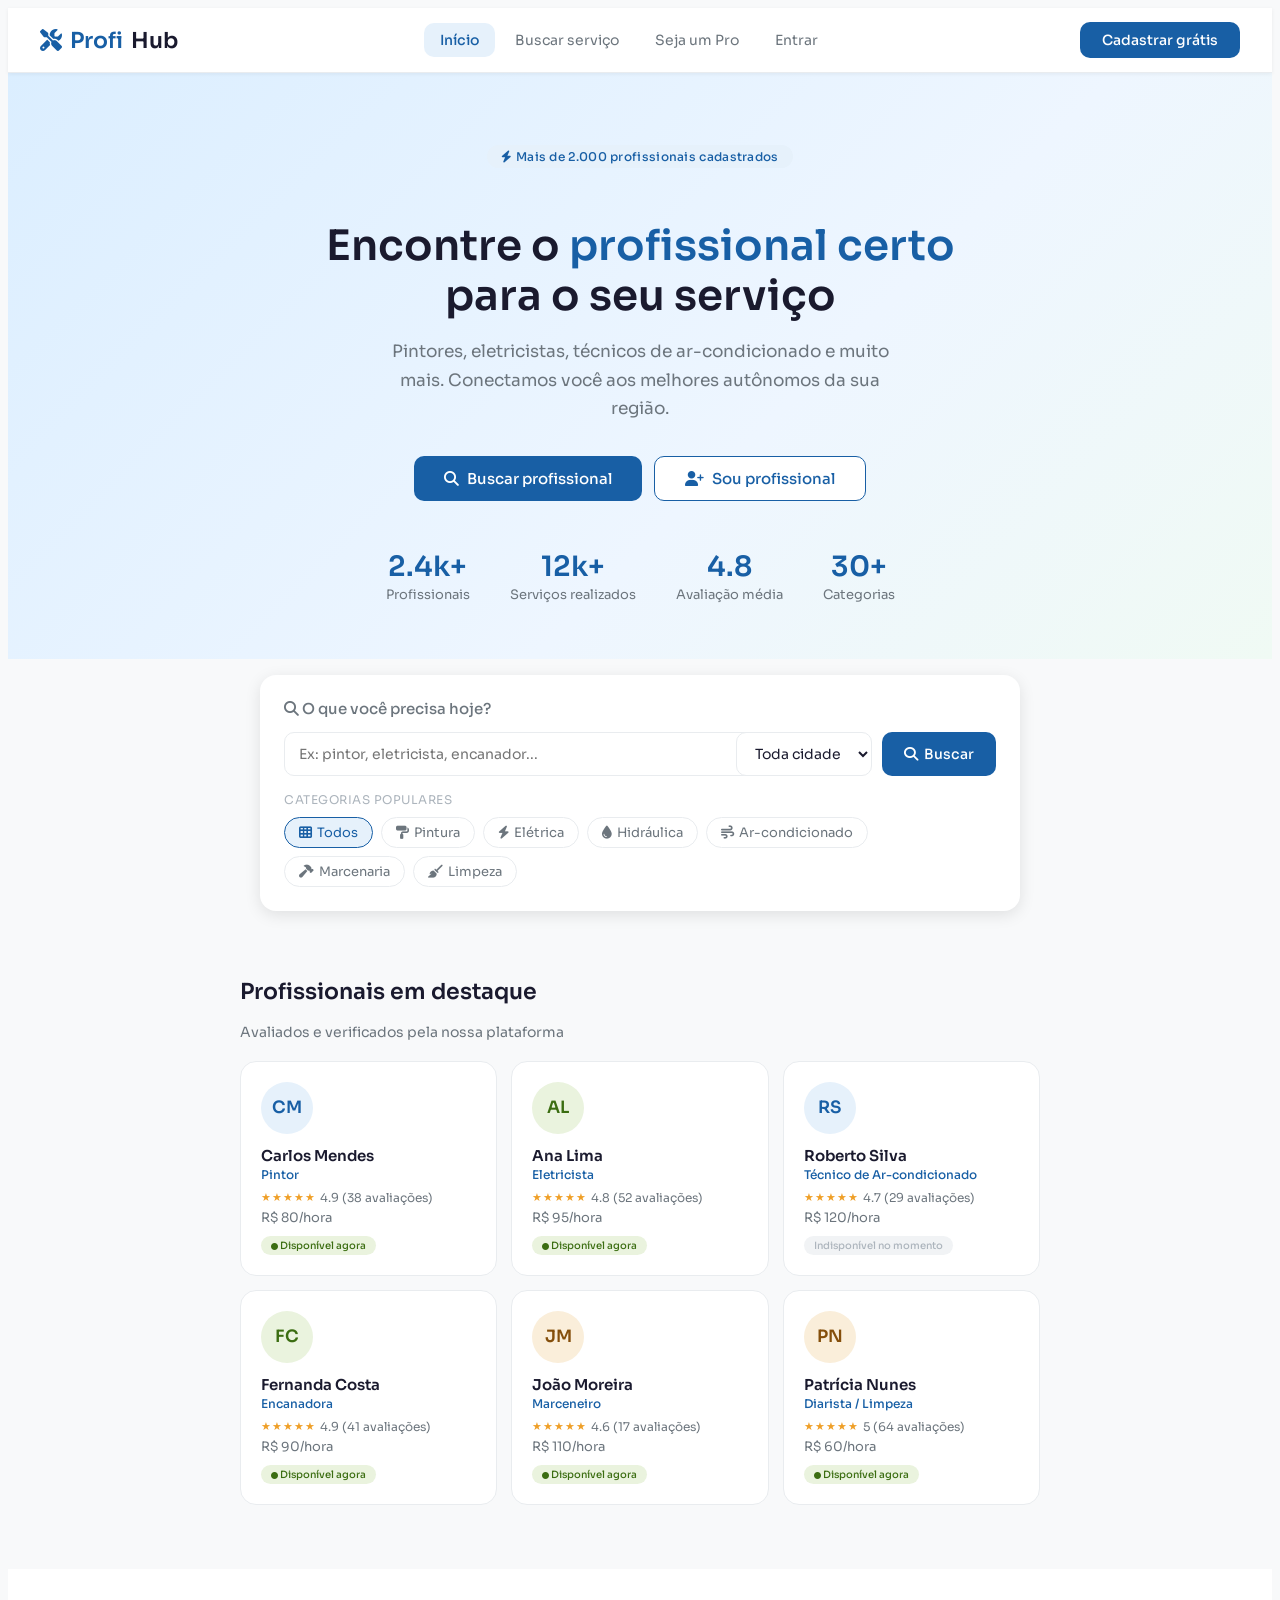
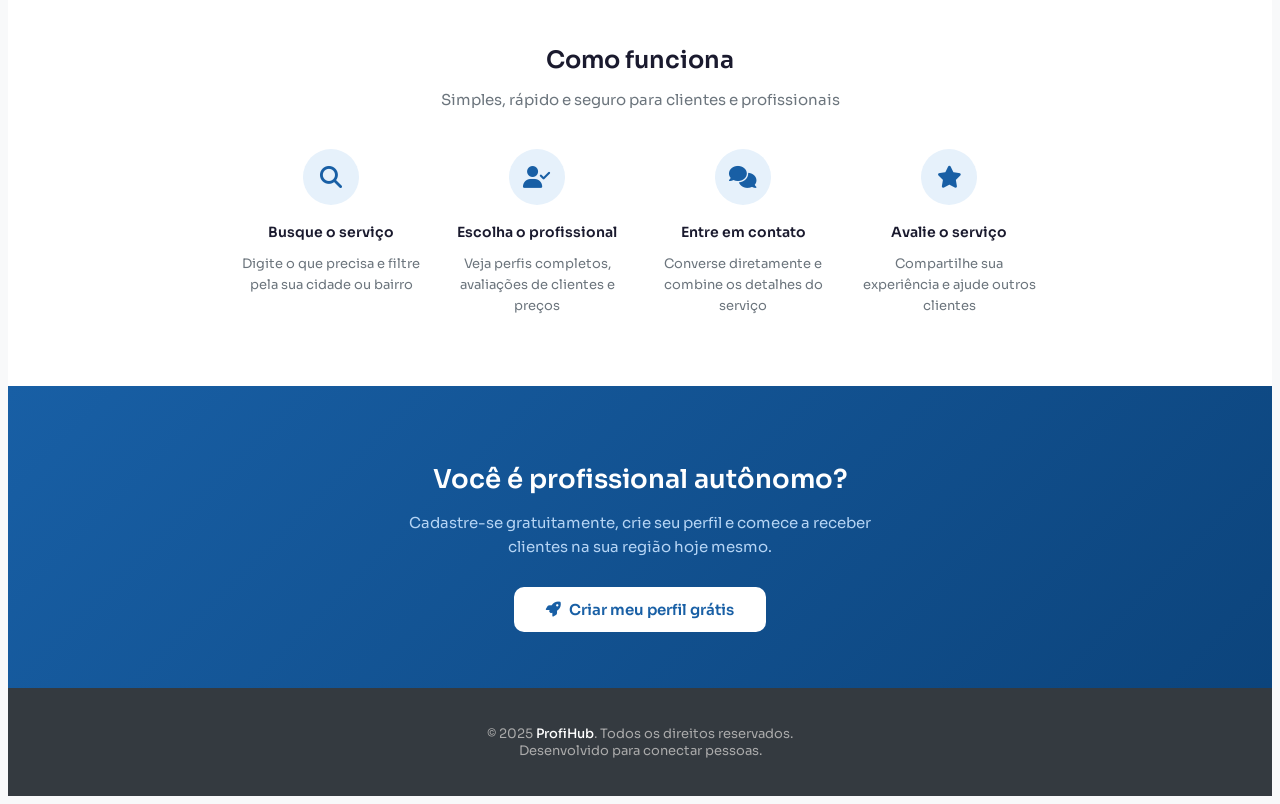
==== index.htm @ 8e5bff4d "Add initial JavaScript and CSS files with base styles and layout" ====
<!DOCTYPE html>
<html lang="pt-BR">

<head>
    <meta charset="UTF-8" />
    <meta name="viewport" content="width=device-width, initial-scale=1.0" />
    <title>ProfiHub — Encontre o profissional certo</title>
    <link rel="preconnect" href="https://fonts.googleapis.com" />
    <link href="https://fonts.googleapis.com/css2?family=Sora:wght@400;500;600&display=swap" rel="stylesheet" />
    <link rel="stylesheet" href="https://cdnjs.cloudflare.com/ajax/libs/font-awesome/6.5.0/css/all.min.css" />
    <link rel="stylesheet" href="style/style.css" />
</head>

<body>

    <!-- NAVBAR -->
    <nav class="navbar">
        <div class="logo" onclick="showPage('home', null)" style="cursor:pointer">
            <i class="fa-solid fa-screwdriver-wrench"></i>
            Profi<span>Hub</span>
        </div>
        <div class="nav-links" id="nav-links">
            <button class="nav-btn active" onclick="showPage('home', this)">Início</button>
            <button class="nav-btn" onclick="showPage('busca', this)">Buscar serviço</button>
            <button class="nav-btn" onclick="showPage('cadastro', this)">Seja um Pro</button>
            <button class="nav-btn" onclick="showPage('login', this)">Entrar</button>
        </div>
        <button class="nav-cta" onclick="showPage('cadastro', null)">Cadastrar grátis</button>
        <button class="nav-mobile-btn" onclick="toggleMenu()" aria-label="Menu">
            <i class="fa-solid fa-bars" id="menu-icon"></i>
        </button>
    </nav>

    <!-- TOAST -->
    <div class="toast" id="toast">
        <i class="fa-solid fa-circle-check"></i>
        <span id="toast-msg">Mensagem</span>
    </div>

    <!-- ============================
       HOME
  ============================ -->
    <div id="page-home" class="page active">
        <section class="hero">
            <div class="hero-badge"><i class="fa-solid fa-bolt"></i> Mais de 2.000 profissionais cadastrados</div>
            <h1>Encontre o <span>profissional certo</span><br>para o seu serviço</h1>
            <p>Pintores, eletricistas, técnicos de ar-condicionado e muito mais. Conectamos você aos melhores autônomos
                da sua região.</p>
            <div class="hero-btns">
                <button class="btn-primary" onclick="showPage('busca', null)">
                    <i class="fa-solid fa-magnifying-glass"></i> Buscar profissional
                </button>
                <button class="btn-outline" onclick="showPage('cadastro', null)">
                    <i class="fa-solid fa-user-plus"></i> Sou profissional
                </button>
            </div>
            <div class="hero-stats">
                <div class="stat-item">
                    <div class="stat-num">2.4k+</div>
                    <div class="stat-label">Profissionais</div>
                </div>
                <div class="stat-item">
                    <div class="stat-num">12k+</div>
                    <div class="stat-label">Serviços realizados</div>
                </div>
                <div class="stat-item">
                    <div class="stat-num">4.8</div>
                    <div class="stat-label">Avaliação média</div>
                </div>
                <div class="stat-item">
                    <div class="stat-num">30+</div>
                    <div class="stat-label">Categorias</div>
                </div>
            </div>
        </section>

        <section style="padding-top: 48px; padding-bottom: 0;">
            <div class="search-section">
                <div class="search-card">
                    <div class="search-card-title"><i class="fa-solid fa-magnifying-glass"></i> O que você precisa hoje?
                    </div>
                    <div class="search-row">
                        <input type="text" id="home-search" placeholder="Ex: pintor, eletricista, encanador..." />
                        <select id="home-city">
                            <option value="">Toda cidade</option>
                            <option>Brasília - DF</option>
                            <option>Taguatinga</option>
                            <option>Ceilândia</option>
                            <option>Gama</option>
                        </select>
                        <button class="btn-search" onclick="doHomeSearch()">
                            <i class="fa-solid fa-search"></i> Buscar
                        </button>
                    </div>
                    <div class="cats-row">
                        <div class="cats-label">Categorias populares</div>
                        <div class="chips" id="home-chips">
                            <div class="chip active" onclick="filterHomeChip(this,'todos')"><i
                                    class="fa-solid fa-th"></i> Todos</div>
                            <div class="chip" onclick="filterHomeChip(this,'pintura')"><i
                                    class="fa-solid fa-paint-roller"></i> Pintura</div>
                            <div class="chip" onclick="filterHomeChip(this,'eletrica')"><i class="fa-solid fa-bolt"></i>
                                Elétrica</div>
                            <div class="chip" onclick="filterHomeChip(this,'hidro')"><i class="fa-solid fa-droplet"></i>
                                Hidráulica</div>
                            <div class="chip" onclick="filterHomeChip(this,'ar')"><i class="fa-solid fa-wind"></i>
                                Ar-condicionado</div>
                            <div class="chip" onclick="filterHomeChip(this,'marcenaria')"><i
                                    class="fa-solid fa-hammer"></i> Marcenaria</div>
                            <div class="chip" onclick="filterHomeChip(this,'limpeza')"><i class="fa-solid fa-broom"></i>
                                Limpeza</div>
                        </div>
                    </div>
                </div>
            </div>
        </section>

        <section class="section">
            <div class="section-head">
                <h2>Profissionais em destaque</h2>
                <p>Avaliados e verificados pela nossa plataforma</p>
            </div>
            <div class="pros-grid" id="pros-grid"></div>
        </section>

        <section class="how-section">
            <div class="how-inner">
                <h2>Como funciona</h2>
                <p class="sub">Simples, rápido e seguro para clientes e profissionais</p>
                <div class="how-steps">
                    <div class="how-step">
                        <div class="step-icon-wrap"><i class="fa-solid fa-magnifying-glass"></i></div>
                        <h4>Busque o serviço</h4>
                        <p>Digite o que precisa e filtre pela sua cidade ou bairro</p>
                    </div>
                    <div class="how-step">
                        <div class="step-icon-wrap"><i class="fa-solid fa-user-check"></i></div>
                        <h4>Escolha o profissional</h4>
                        <p>Veja perfis completos, avaliações de clientes e preços</p>
                    </div>
                    <div class="how-step">
                        <div class="step-icon-wrap"><i class="fa-solid fa-comments"></i></div>
                        <h4>Entre em contato</h4>
                        <p>Converse diretamente e combine os detalhes do serviço</p>
                    </div>
                    <div class="how-step">
                        <div class="step-icon-wrap"><i class="fa-solid fa-star"></i></div>
                        <h4>Avalie o serviço</h4>
                        <p>Compartilhe sua experiência e ajude outros clientes</p>
                    </div>
                </div>
            </div>
        </section>

        <section class="cta-pro">
            <h2>Você é profissional autônomo?</h2>
            <p>Cadastre-se gratuitamente, crie seu perfil e comece a receber clientes na sua região hoje mesmo.</p>
            <button class="btn-white" onclick="showPage('cadastro', null)">
                <i class="fa-solid fa-rocket"></i> Criar meu perfil grátis
            </button>
        </section>

        <footer class="footer">
            <p>© 2025 <span>ProfiHub</span>. Todos os direitos reservados. <br/>Desenvolvido para conectar pessoas.
            </p>
        </footer>
    </div>

    <!-- ============================
       BUSCA
  ============================ -->
    <div id="page-busca" class="page">
        <div class="busca-page">
            <div class="busca-header">
                <h2>Buscar profissionais</h2>
                <p>Encontre o especialista certo para o seu serviço</p>
            </div>
            <div class="busca-controls">
                <input type="text" id="busca-input" placeholder="Buscar por serviço ou nome..."
                    oninput="filterResults()" />
                <select id="busca-city" onchange="filterResults()">
                    <option value="">Toda cidade</option>
                    <option>Brasília - DF</option>
                    <option>Taguatinga</option>
                    <option>Ceilândia</option>
                    <option>Gama</option>
                </select>
                <select id="busca-cat" onchange="filterResults()">
                    <option value="">Todas categorias</option>
                    <option>Pintura</option>
                    <option>Elétrica</option>
                    <option>Hidráulica</option>
                    <option>Ar-condicionado</option>
                    <option>Marcenaria</option>
                    <option>Limpeza</option>
                </select>
            </div>
            <div class="sort-bar">
                <span class="sort-label">Ordenar:</span>
                <div class="sort-chip active" onclick="setSort(this,'avaliacao')"><i class="fa-solid fa-star"></i>
                    Melhor avaliados</div>
                <div class="sort-chip" onclick="setSort(this,'preco')"><i class="fa-solid fa-arrow-trend-up"></i> Menor
                    preço</div>
                <div class="sort-chip" onclick="setSort(this,'disponivel')"><i class="fa-solid fa-clock"></i> Disponível
                    agora</div>
            </div>
            <div class="results-count" id="results-count">Carregando...</div>
            <div class="results-list" id="results-list"></div>
        </div>
    </div>

    <!-- ============================
       CADASTRO
  ============================ -->
    <div id="page-cadastro" class="page">

        <!-- ETAPA 1 -->
        <div id="cad-s1" class="cad-page">
            <div class="progress-bar">
                <div class="pb-step">
                    <div class="pb-circle curr">1</div>
                    <div class="pb-label curr">Dados</div>
                </div>
                <div class="pb-line"></div>
                <div class="pb-step">
                    <div class="pb-circle">2</div>
                    <div class="pb-label">Serviços</div>
                </div>
                <div class="pb-line"></div>
                <div class="pb-step">
                    <div class="pb-circle">3</div>
                    <div class="pb-label">Perfil</div>
                </div>
            </div>
            <div class="form-card">
                <div class="form-title">Crie sua conta de profissional</div>
                <div class="form-sub">Preencha seus dados para começar a receber clientes</div>
                <div class="form-row">
                    <div class="form-group">
                        <label class="form-label">Nome *</label>
                        <input type="text" class="form-input" placeholder="Seu nome" id="f-nome" />
                    </div>
                    <div class="form-group">
                        <label class="form-label">Sobrenome *</label>
                        <input type="text" class="form-input" placeholder="Sobrenome" id="f-sobrenome" />
                    </div>
                </div>
                <div class="form-group">
                    <label class="form-label">E-mail *</label>
                    <input type="email" class="form-input" placeholder="seu@email.com" id="f-email" />
                </div>
                <div class="form-row">
                    <div class="form-group">
                        <label class="form-label">WhatsApp *</label>
                        <input type="tel" class="form-input" placeholder="(61) 99999-9999" id="f-tel" />
                    </div>
                    <div class="form-group">
                        <label class="form-label">CPF *</label>
                        <input type="text" class="form-input" placeholder="000.000.000-00" id="f-cpf" />
                    </div>
                </div>
                <div class="form-row">
                    <div class="form-group">
                        <label class="form-label">Cidade *</label>
                        <select class="form-select" id="f-cidade">
                            <option value="">Selecione...</option>
                            <option>Brasília - DF</option>
                            <option>Taguatinga</option>
                            <option>Ceilândia</option>
                            <option>Gama</option>
                            <option>Samambaia</option>
                            <option>Outra</option>
                        </select>
                    </div>
                    <div class="form-group">
                        <label class="form-label">Senha *</label>
                        <input type="password" class="form-input" placeholder="Mínimo 8 caracteres" id="f-senha" />
                    </div>
                </div>
                <div class="form-actions">
                    <button class="btn-next" onclick="goStep(2)" style="flex:1;">
                        Continuar <i class="fa-solid fa-arrow-right"></i>
                    </button>
                </div>
            </div>
            <div class="form-link">Já tem conta? <a onclick="showPage('login',null)">Entrar</a></div>
        </div>

        <!-- ETAPA 2 -->
        <div id="cad-s2" class="cad-page" style="display:none">
            <div class="progress-bar">
                <div class="pb-step">
                    <div class="pb-circle done"><i class="fa-solid fa-check"></i></div>
                    <div class="pb-label">Dados</div>
                </div>
                <div class="pb-line done"></div>
                <div class="pb-step">
                    <div class="pb-circle curr">2</div>
                    <div class="pb-label curr">Serviços</div>
                </div>
                <div class="pb-line"></div>
                <div class="pb-step">
                    <div class="pb-circle">3</div>
                    <div class="pb-label">Perfil</div>
                </div>
            </div>
            <div class="form-card">
                <div class="form-title">Quais serviços você oferece?</div>
                <div class="form-sub">Selecione um ou mais serviços para o seu perfil</div>
                <div class="form-group">
                    <label class="form-label">Categoria principal *</label>
                    <select class="form-select" id="f-categoria" onchange="updateSkillTags()">
                        <option value="">Selecione a categoria...</option>
                        <option>Pintura</option>
                        <option>Elétrica</option>
                        <option>Hidráulica</option>
                        <option>Ar-condicionado</option>
                        <option>Marcenaria</option>
                        <option>Limpeza</option>
                        <option>Jardinagem</option>
                        <option>Reformas em geral</option>
                        <option>Informática</option>
                        <option>Outro</option>
                    </select>
                </div>
                <div class="form-group">
                    <label class="form-label">Especialidades</label>
                    <div class="skill-tags" id="skill-tags">
                        <div class="skill-tag" onclick="toggleSkill(this)">Pintura interna</div>
                        <div class="skill-tag" onclick="toggleSkill(this)">Pintura externa</div>
                        <div class="skill-tag" onclick="toggleSkill(this)">Textura</div>
                        <div class="skill-tag" onclick="toggleSkill(this)">Grafiato</div>
                        <div class="skill-tag" onclick="toggleSkill(this)">Marmorato</div>
                        <div class="skill-tag" onclick="toggleSkill(this)">Estêncil</div>
                        <div class="skill-tag" onclick="toggleSkill(this)">Reparo de paredes</div>
                        <div class="skill-tag" onclick="toggleSkill(this)">Fachada</div>
                    </div>
                </div>
                <div class="form-row">
                    <div class="form-group">
                        <label class="form-label">Valor por hora (R$)</label>
                        <input type="number" class="form-input" placeholder="Ex: 80" id="f-preco" min="1" />
                    </div>
                    <div class="form-group">
                        <label class="form-label">Anos de experiência</label>
                        <input type="number" class="form-input" placeholder="Ex: 5" id="f-anos" min="0" />
                    </div>
                </div>
                <div class="form-group">
                    <label class="form-label">Raio de atendimento</label>
                    <select class="form-select">
                        <option>Até 10 km</option>
                        <option>Até 20 km</option>
                        <option selected>Até 30 km</option>
                        <option>Toda a cidade</option>
                    </select>
                </div>
                <div class="form-actions">
                    <button class="btn-back" onclick="goStep(1)"><i class="fa-solid fa-arrow-left"></i> Voltar</button>
                    <button class="btn-next" onclick="goStep(3)">Continuar <i
                            class="fa-solid fa-arrow-right"></i></button>
                </div>
            </div>
        </div>

        <!-- ETAPA 3 -->
        <div id="cad-s3" class="cad-page" style="display:none">
            <div class="progress-bar">
                <div class="pb-step">
                    <div class="pb-circle done"><i class="fa-solid fa-check"></i></div>
                    <div class="pb-label">Dados</div>
                </div>
                <div class="pb-line done"></div>
                <div class="pb-step">
                    <div class="pb-circle done"><i class="fa-solid fa-check"></i></div>
                    <div class="pb-label">Serviços</div>
                </div>
                <div class="pb-line done"></div>
                <div class="pb-step">
                    <div class="pb-circle curr">3</div>
                    <div class="pb-label curr">Perfil</div>
                </div>
            </div>
            <div class="form-card">
                <div class="form-title">Finalize seu perfil</div>
                <div class="form-sub">Quanto mais completo, mais clientes você atrai</div>
                <div class="form-group">
                    <label class="form-label">Sobre você</label>
                    <textarea class="form-textarea"
                        placeholder="Ex: Sou pintor com 8 anos de experiência, atendo residências e comércios em Brasília..."></textarea>
                </div>
                <div class="form-group">
                    <label class="form-label">Foto de perfil (URL)</label>
                    <input type="url" class="form-input" placeholder="https://... (opcional)" />
                </div>
                <div class="form-group">
                    <label class="form-label">Disponibilidade</label>
                    <div class="skill-tags">
                        <div class="skill-tag sel" onclick="toggleSkill(this)">Seg — Sex</div>
                        <div class="skill-tag" onclick="toggleSkill(this)">Sábados</div>
                        <div class="skill-tag" onclick="toggleSkill(this)">Domingos</div>
                        <div class="skill-tag sel" onclick="toggleSkill(this)">Manhã</div>
                        <div class="skill-tag sel" onclick="toggleSkill(this)">Tarde</div>
                        <div class="skill-tag" onclick="toggleSkill(this)">Noite</div>
                    </div>
                </div>
                <div class="form-row">
                    <div class="form-group">
                        <label class="form-label">Instagram (opcional)</label>
                        <input type="text" class="form-input" placeholder="@seu_usuario" />
                    </div>
                    <div class="form-group">
                        <label class="form-label">Site / portfólio (opcional)</label>
                        <input type="url" class="form-input" placeholder="https://..." />
                    </div>
                </div>
                <div class="form-actions">
                    <button class="btn-back" onclick="goStep(2)"><i class="fa-solid fa-arrow-left"></i> Voltar</button>
                    <button class="btn-next" onclick="goStep(4)"><i class="fa-solid fa-check"></i> Criar perfil</button>
                </div>
            </div>
        </div>

        <!-- SUCESSO -->
        <div id="cad-s4" class="success-page" style="display:none">
            <div class="success-icon"><i class="fa-solid fa-check"></i></div>
            <h3>Perfil criado com sucesso!</h3>
            <p>Seu perfil já está visível para os clientes. Você receberá notificações quando alguém entrar em contato.
            </p>
            <button class="btn-primary" onclick="showPage('home',null)">
                <i class="fa-solid fa-house"></i> Ir para o início
            </button>
        </div>
    </div>

    <!-- ============================
       LOGIN
  ============================ -->
    <div id="page-login" class="page">
        <div class="login-page">
            <div class="login-card">
                <div class="login-logo">
                    <div class="logo">
                        <i class="fa-solid fa-screwdriver-wrench"></i>
                        Profi<span>Hub</span>
                    </div>
                    <p style="font-size:14px;color:var(--gray-600);margin-top:6px;">Bem-vindo de volta!</p>
                </div>
                <div class="login-tabs">
                    <button class="login-tab active" onclick="switchTab(this)">Sou cliente</button>
                    <button class="login-tab" onclick="switchTab(this)">Sou profissional</button>
                </div>
                <div class="form-group">
                    <label class="form-label">E-mail</label>
                    <input type="email" class="form-input" placeholder="seu@email.com" />
                </div>
                <div class="form-group">
                    <label class="form-label">Senha</label>
                    <input type="password" class="form-input" placeholder="Sua senha" />
                </div>
                <div class="forgot-link"><a>Esqueci minha senha</a></div>
                <button class="btn-next" style="width:100%;padding:13px;font-size:15px;" onclick="doLogin()">
                    <i class="fa-solid fa-right-to-bracket"></i> Entrar
                </button>
                <div class="divider"><span>ou continue com</span></div>
                <button class="btn-social" onclick="showToast('Em breve: login com Google!','')">
                    <img src="https://www.gstatic.com/firebasejs/ui/2.0.0/images/auth/google.svg" width="18" height="18"
                        alt="Google" />
                    Entrar com Google
                </button>
                <div class="form-link" style="margin-top:22px;">
                    Não tem conta? <a onclick="showPage('cadastro',null)">Cadastre-se grátis</a>
                </div>
            </div>
        </div>
    </div>

    <!-- ============================
       JAVASCRIPT
  ============================ -->
    <script>
        // ---------- DATA ----------
        const professionals = [
            { name: 'Carlos Mendes', role: 'Pintor', cat: 'pintura', city: 'Brasília - DF', rating: 4.9, reviews: 38, price: 80, desc: 'Especialista em pintura interna, textura e grafiato. Atende residências e comércios.', avail: true, initials: 'CM', bg: '#E6F1FB', color: '#185FA5' },
            { name: 'Ana Lima', role: 'Eletricista', cat: 'eletrica', city: 'Taguatinga', rating: 4.8, reviews: 52, price: 95, desc: 'Instalações elétricas residenciais, quadros de distribuição e SPDA.', avail: true, initials: 'AL', bg: '#EAF3DE', color: '#3B6D11' },
            { name: 'Roberto Silva', role: 'Técnico de Ar-condicionado', cat: 'ar', city: 'Brasília - DF', rating: 4.7, reviews: 29, price: 120, desc: 'Instalação, limpeza e manutenção de splits e janela. Todas as marcas.', avail: false, initials: 'RS', bg: '#E6F1FB', color: '#185FA5' },
            { name: 'Fernanda Costa', role: 'Encanadora', cat: 'hidro', city: 'Ceilândia', rating: 4.9, reviews: 41, price: 90, desc: 'Conserto de vazamentos, instalação de louças sanitárias e caixas d\'água.', avail: true, initials: 'FC', bg: '#EAF3DE', color: '#3B6D11' },
            { name: 'João Moreira', role: 'Marceneiro', cat: 'marcenaria', city: 'Brasília - DF', rating: 4.6, reviews: 17, price: 110, desc: 'Móveis planejados, reformas e reparos em madeira e MDF sob medida.', avail: true, initials: 'JM', bg: '#FAEEDA', color: '#854F0B' },
            { name: 'Patrícia Nunes', role: 'Diarista / Limpeza', cat: 'limpeza', city: 'Taguatinga', rating: 5.0, reviews: 64, price: 60, desc: 'Limpeza residencial, pós-obra e faxina periódica. Produtos incluídos.', avail: true, initials: 'PN', bg: '#FAEEDA', color: '#854F0B' },
        ];

        const skillsByCategory = {
            'Pintura': ['Pintura interna', 'Pintura externa', 'Textura', 'Grafiato', 'Marmorato', 'Estêncil', 'Reparo de paredes', 'Fachada'],
            'Elétrica': ['Instalação elétrica', 'Quadro de distribuição', 'Tomadas e interruptores', 'SPDA', 'Iluminação', 'Ar-condicionado split', 'Alarmes'],
            'Hidráulica': ['Conserto de vazamentos', 'Instalação de louças', 'Caixa d\'água', 'Aquecedor solar', 'Esgoto', 'Fossas'],
            'Ar-condicionado': ['Instalação de split', 'Limpeza de ar-condicionado', 'Manutenção preventiva', 'Carga de gás', 'Janela', 'Central'],
            'Marcenaria': ['Móveis planejados', 'Reformas em madeira', 'Deck', 'Portas e janelas', 'Pergolado', 'Reparo de móveis'],
            'Limpeza': ['Limpeza residencial', 'Limpeza comercial', 'Pós-obra', 'Faxina periódica', 'Higienização de sofá', 'Lavagem de tapetes'],
            'Jardinagem': ['Corte de grama', 'Poda de árvores', 'Paisagismo', 'Irrigação', 'Adubação', 'Jardinagem geral'],
            'Reformas em geral': ['Demolição', 'Alvenaria', 'Assentamento de cerâmica', 'Drywall', 'Forro de gesso', 'Reforma completa'],
            'Informática': ['Formatação', 'Manutenção de computadores', 'Redes Wi-Fi', 'Cabeamento', 'Impressoras', 'Suporte remoto'],
        };

        // ---------- RENDER HOME GRID ----------
        function renderHomeGrid(filter) {
            const grid = document.getElementById('pros-grid');
            if (!grid) return;
            const arr = filter ? professionals.filter(p => p.cat === filter) : professionals;
            if (arr.length === 0) {
                grid.innerHTML = '<div style="grid-column:1/-1;text-align:center;padding:32px;color:var(--gray-400)">Nenhum profissional encontrado nesta categoria.</div>';
                return;
            }
            grid.innerHTML = arr.map(p => `
        <div class="pro-card">
          <div class="pro-avatar" style="background:${p.bg};color:${p.color}">${p.initials}</div>
          <div class="pro-name">${p.name}</div>
          <div class="pro-role">${p.role}</div>
          <div class="pro-rating">
            <span class="stars">★★★★★</span>
            ${p.rating} (${p.reviews} avaliações)
          </div>
          <div class="pro-price">R$ ${p.price}/hora</div>
          ${p.avail
                    ? '<div class="badge-avail"><i class="fa-solid fa-circle" style="font-size:7px"></i> Disponível agora</div>'
                    : '<div class="badge-busy">Indisponível no momento</div>'}
        </div>
      `).join('');
        }

        // ---------- RENDER RESULTS ----------
        function renderResults(arr) {
            const list = document.getElementById('results-list');
            const count = document.getElementById('results-count');
            if (!list) return;
            if (count) count.textContent = `${arr.length} profissional${arr.length !== 1 ? 'is' : ''} encontrado${arr.length !== 1 ? 's' : ''}`;
            if (arr.length === 0) {
                list.innerHTML = `<div class="no-results"><i class="fa-solid fa-user-slash"></i><p>Nenhum profissional encontrado. Tente outros filtros.</p></div>`;
                return;
            }
            list.innerHTML = arr.map(p => `
        <div class="result-card">
          <div class="result-avatar" style="background:${p.bg};color:${p.color}">${p.initials}</div>
          <div class="result-info">
            <div class="result-name">${p.name}</div>
            <div class="result-role">${p.role}</div>
            <div class="result-desc">${p.desc}</div>
            <div class="result-meta">
              <span class="meta-item"><i class="fa-solid fa-star" style="color:#EF9F27"></i> ${p.rating} (${p.reviews} avaliações)</span>
              <span class="meta-item"><i class="fa-solid fa-location-dot"></i> ${p.city}</span>
              ${p.avail ? '<span class="meta-item avail"><i class="fa-solid fa-circle-check"></i> Disponível agora</span>' : ''}
            </div>
          </div>
          <div class="result-right">
            <div>
              <div class="price-tag">R$ ${p.price}</div>
              <span class="price-unit">por hora</span>
            </div>
            <button class="btn-contact" onclick="contactPro('${p.name}')">
              <i class="fa-solid fa-message"></i> Contatar
            </button>
          </div>
        </div>
      `).join('');
        }

        function filterResults() {
            const q = (document.getElementById('busca-input')?.value || '').toLowerCase();
            const city = (document.getElementById('busca-city')?.value || '').toLowerCase();
            const cat = (document.getElementById('busca-cat')?.value || '').toLowerCase();
            let arr = professionals.filter(p => {
                const matchQ = !q || p.name.toLowerCase().includes(q) || p.role.toLowerCase().includes(q) || p.desc.toLowerCase().includes(q);
                const matchCity = !city || p.city.toLowerCase().includes(city);
                const matchCat = !cat || p.role.toLowerCase().includes(cat.slice(0, 6));
                return matchQ && matchCity && matchCat;
            });
            const sortEl = document.querySelector('.sort-chip.active');
            const sortType = sortEl ? sortEl.dataset.sort : 'avaliacao';
            arr = sortArr(arr, sortType);
            renderResults(arr);
        }

        function sortArr(arr, type) {
            const a = [...arr];
            if (type === 'preco') return a.sort((x, y) => x.price - y.price);
            if (type === 'avaliacao') return a.sort((x, y) => y.rating - x.rating);
            if (type === 'disponivel') return a.sort((x, y) => (y.avail ? 1 : 0) - (x.avail ? 1 : 0));
            return a;
        }

        function setSort(el, type) {
            document.querySelectorAll('.sort-chip').forEach(c => c.classList.remove('active'));
            el.classList.add('active');
            el.dataset.sort = type;
            filterResults();
        }

        // ---------- HOME CHIPS ----------
        function filterHomeChip(el, cat) {
            document.querySelectorAll('#home-chips .chip').forEach(c => c.classList.remove('active'));
            el.classList.add('active');
            renderHomeGrid(cat === 'todos' ? null : cat);
        }

        function doHomeSearch() {
            const q = document.getElementById('home-search').value;
            showPage('busca', null);
            setTimeout(() => {
                const input = document.getElementById('busca-input');
                if (input) { input.value = q; filterResults(); }
            }, 80);
        }

        // ---------- PAGES ----------
        function showPage(id, btn) {
            document.querySelectorAll('.page').forEach(p => p.classList.remove('active'));
            document.getElementById('page-' + id).classList.add('active');
            document.querySelectorAll('.nav-btn').forEach(b => b.classList.remove('active'));
            if (btn) btn.classList.add('active');
            if (id === 'busca') { setTimeout(filterResults, 50); }
            window.scrollTo({ top: 0, behavior: 'smooth' });
            closeMenu();
        }

        // ---------- CADASTRO STEPS ----------
        function goStep(n) {
            [1, 2, 3, 4].forEach(i => {
                const el = document.getElementById('cad-s' + i);
                if (el) el.style.display = i === n ? 'block' : 'none';
            });
            window.scrollTo({ top: 0, behavior: 'smooth' });
            if (n === 4) showToast('Perfil criado com sucesso!', 'success');
        }

        // ---------- SKILL TAGS ----------
        function toggleSkill(el) { el.classList.toggle('sel'); }

        function updateSkillTags() {
            const cat = document.getElementById('f-categoria').value;
            const tags = skillsByCategory[cat] || [];
            document.getElementById('skill-tags').innerHTML = tags.map(t =>
                `<div class="skill-tag" onclick="toggleSkill(this)">${t}</div>`
            ).join('');
        }

        // ---------- LOGIN ----------
        function switchTab(el) {
            document.querySelectorAll('.login-tab').forEach(t => t.classList.remove('active'));
            el.classList.add('active');
        }

        function doLogin() {
            showToast('Login realizado com sucesso!', 'success');
            setTimeout(() => showPage('home', null), 1200);
        }

        function contactPro(name) {
            showToast(`Mensagem enviada para ${name}!`, 'success');
        }

        // ---------- TOAST ----------
        function showToast(msg, type) {
            const t = document.getElementById('toast');
            const m = document.getElementById('toast-msg');
            t.className = 'toast' + (type ? ' ' + type : '');
            m.textContent = msg;
            t.classList.add('show');
            setTimeout(() => t.classList.remove('show'), 3200);
        }

        // ---------- MOBILE MENU ----------
        function toggleMenu() {
            const links = document.getElementById('nav-links');
            const icon = document.getElementById('menu-icon');
            links.classList.toggle('open');
            icon.className = links.classList.contains('open') ? 'fa-solid fa-x' : 'fa-solid fa-bars';
        }
        function closeMenu() {
            const links = document.getElementById('nav-links');
            const icon = document.getElementById('menu-icon');
            links.classList.remove('open');
            icon.className = 'fa-solid fa-bars';
        }

        // ---------- INIT ----------
        renderHomeGrid();
    </script>
</body>

</html>
---- style/style.css ----
*::before,
*::after {
    margin: 0;
    padding: 0;
    box-sizing: border-box;
}

:root {
    --blue: #185FA5;
    --blue-light: #E6F1FB;
    --blue-dark: #0C447C;
    --green: #3B6D11;
    --green-light: #EAF3DE;
    --amber: #854F0B;
    --amber-light: #FAEEDA;
    --gray-50: #F8F9FA;
    --gray-100: #F1F3F5;
    --gray-200: #E9ECEF;
    --gray-400: #ADB5BD;
    --gray-600: #6C757D;
    --gray-800: #343A40;
    --white: #FFFFFF;
    --text: #1A1A2E;
    --radius-sm: 6px;
    --radius-md: 10px;
    --radius-lg: 16px;
    --shadow-sm: 0 1px 4px rgba(0, 0, 0, 0.06);
    --shadow-md: 0 4px 16px rgba(0, 0, 0, 0.10);
    --transition: 0.18s ease;
}

html {
    scroll-behavior: smooth;
}

body {
    font-family: 'Sora', sans-serif;
    color: var(--text);
    background: var(--gray-50);
    min-height: 100vh;
}

a {
    text-decoration: none;
    color: inherit;
}

button {
    font-family: 'Sora', sans-serif;
    cursor: pointer;
}

input,
select,
textarea {
    font-family: 'Sora', sans-serif;
}

/* ==============================
       NAVBAR
    ============================== */
.navbar {
    background: var(--white);
    border-bottom: 1px solid var(--gray-200);
    padding: 0 32px;
    height: 64px;
    display: flex;
    align-items: center;
    justify-content: space-between;
    position: sticky;
    top: 0;
    z-index: 999;
    box-shadow: var(--shadow-sm);
}

.logo {
    font-size: 22px;
    font-weight: 600;
    color: var(--blue);
    display: flex;
    align-items: center;
    gap: 8px;
}

.logo span {
    color: var(--text);
}

.nav-links {
    display: flex;
    align-items: center;
    gap: 4px;
}

.nav-btn {
    background: none;
    border: none;
    padding: 8px 16px;
    border-radius: var(--radius-md);
    font-size: 14px;
    color: var(--gray-600);
    transition: var(--transition);
}

.nav-btn:hover {
    background: var(--gray-100);
    color: var(--text);
}

.nav-btn.active {
    background: var(--blue-light);
    color: var(--blue);
    font-weight: 500;
}

.nav-cta {
    background: var(--blue);
    color: var(--white);
    border: none;
    padding: 9px 22px;
    border-radius: var(--radius-md);
    font-size: 14px;
    font-weight: 500;
    transition: var(--transition);
}

.nav-cta:hover {
    background: var(--blue-dark);
}

.nav-mobile-btn {
    display: none;
    background: none;
    border: none;
    font-size: 22px;
    color: var(--text);
}

/* ==============================
       PAGES
    ============================== */
.page {
    display: none;
    animation: fadeIn 0.25s ease;
}

.page.active {
    display: block;
}

@keyframes fadeIn {
    from {
        opacity: 0;
        transform: translateY(8px);
    }

    to {
        opacity: 1;
        transform: translateY(0);
    }
}

/* ==============================
       HOME — HERO
    ============================== */
.hero {
    background: linear-gradient(135deg, #dbeeff 0%, #eef6ff 60%, #f0faf4 100%);
    padding: 72px 32px 56px;
    text-align: center;
}

.hero-badge {
    display: inline-block;
    background: var(--blue-light);
    color: var(--blue);
    font-size: 12px;
    font-weight: 500;
    padding: 4px 14px;
    border-radius: 20px;
    margin-bottom: 18px;
    letter-spacing: 0.3px;
}

.hero h1 {
    font-size: 42px;
    font-weight: 600;
    line-height: 1.2;
    margin-bottom: 16px;
}

.hero h1 span {
    color: var(--blue);
}

.hero p {
    font-size: 17px;
    color: var(--gray-600);
    max-width: 520px;
    margin: 0 auto 32px;
    line-height: 1.7;
}

.hero-btns {
    display: flex;
    gap: 12px;
    justify-content: center;
    flex-wrap: wrap;
}

.btn-primary {
    background: var(--blue);
    color: var(--white);
    border: none;
    padding: 13px 30px;
    border-radius: var(--radius-md);
    font-size: 15px;
    font-weight: 500;
    display: inline-flex;
    align-items: center;
    gap: 8px;
    transition: var(--transition);
}

.btn-primary:hover {
    background: var(--blue-dark);
    transform: translateY(-1px);
}

.btn-outline {
    background: var(--white);
    color: var(--blue);
    border: 1.5px solid var(--blue);
    padding: 12px 30px;
    border-radius: var(--radius-md);
    font-size: 15px;
    font-weight: 500;
    display: inline-flex;
    align-items: center;
    gap: 8px;
    transition: var(--transition);
}

.btn-outline:hover {
    background: var(--blue-light);
    transform: translateY(-1px);
}

/* STATS */
.hero-stats {
    display: flex;
    justify-content: center;
    gap: 40px;
    margin-top: 48px;
    flex-wrap: wrap;
}

.stat-item {
    text-align: center;
}

.stat-num {
    font-size: 28px;
    font-weight: 600;
    color: var(--blue);
}

.stat-label {
    font-size: 13px;
    color: var(--gray-600);
    margin-top: 2px;
}

/* ==============================
       HOME — SEARCH
    ============================== */
.search-section {
    max-width: 760px;
    margin: -32px auto 0;
    padding: 0 24px;
    position: relative;
    z-index: 2;
}

.search-card {
    background: var(--white);
    border-radius: var(--radius-lg);
    box-shadow: var(--shadow-md);
    padding: 24px;
}

.search-card-title {
    font-size: 15px;
    font-weight: 500;
    margin-bottom: 14px;
    color: var(--gray-600);
}

.search-row {
    display: grid;
    grid-template-columns: 1fr auto auto;
    gap: 10px;
}

.search-row input,
.search-row select {
    padding: 11px 14px;
    border: 1.5px solid var(--gray-200);
    border-radius: var(--radius-md);
    font-size: 14px;
    color: var(--text);
    background: var(--white);
    transition: var(--transition);
}

.search-row input:focus,
.search-row select:focus {
    outline: none;
    border-color: var(--blue);
}

.search-row input {
    width: 100%;
}

.search-row .btn-search {
    background: var(--blue);
    color: var(--white);
    border: none;
    padding: 11px 22px;
    border-radius: var(--radius-md);
    font-size: 14px;
    font-weight: 500;
    display: flex;
    align-items: center;
    gap: 6px;
    white-space: nowrap;
    transition: var(--transition);
}

.search-row .btn-search:hover {
    background: var(--blue-dark);
}

.cats-row {
    margin-top: 16px;
}

.cats-label {
    font-size: 12px;
    color: var(--gray-400);
    margin-bottom: 10px;
    text-transform: uppercase;
    letter-spacing: 0.5px;
}

.chips {
    display: flex;
    flex-wrap: wrap;
    gap: 8px;
}

.chip {
    padding: 6px 14px;
    border: 1.5px solid var(--gray-200);
    border-radius: 20px;
    font-size: 13px;
    cursor: pointer;
    background: var(--white);
    color: var(--gray-600);
    display: flex;
    align-items: center;
    gap: 5px;
    transition: var(--transition);
}

.chip:hover,
.chip.active {
    background: var(--blue-light);
    border-color: var(--blue);
    color: var(--blue);
}

/* ==============================
       HOME — PROFISSIONAIS
    ============================== */
.section {
    max-width: 800px;
    margin: 0 auto;
    padding: 48px 24px 16px;
}

.section-head {
    margin-bottom: 6px;
}

.section-head h2 {
    font-size: 22px;
    font-weight: 600;
}

.section-head p {
    font-size: 14px;
    color: var(--gray-600);
    margin-top: 4px;
}

.pros-grid {
    display: grid;
    grid-template-columns: repeat(auto-fill, minmax(200px, 1fr));
    gap: 14px;
    margin-top: 20px;
}

.pro-card {
    background: var(--white);
    border: 1.5px solid var(--gray-200);
    border-radius: var(--radius-lg);
    padding: 20px;
    cursor: pointer;
    transition: var(--transition);
}

.pro-card:hover {
    border-color: var(--blue);
    box-shadow: var(--shadow-md);
    transform: translateY(-2px);
}

.pro-avatar {
    width: 52px;
    height: 52px;
    border-radius: 50%;
    display: flex;
    align-items: center;
    justify-content: center;
    font-size: 17px;
    font-weight: 600;
    margin-bottom: 12px;
}

.pro-name {
    font-size: 15px;
    font-weight: 600;
    margin-bottom: 2px;
}

.pro-role {
    font-size: 12px;
    color: var(--blue);
    font-weight: 500;
    margin-bottom: 8px;
}

.pro-rating {
    display: flex;
    align-items: center;
    gap: 4px;
    font-size: 12px;
    color: var(--gray-600);
}

.stars {
    color: #EF9F27;
    letter-spacing: 1px;
    font-size: 11px;
}

.pro-price {
    font-size: 13px;
    color: var(--gray-600);
    margin-top: 4px;
}

.badge-avail {
    display: inline-block;
    background: var(--green-light);
    color: var(--green);
    font-size: 10px;
    font-weight: 500;
    padding: 3px 10px;
    border-radius: 10px;
    margin-top: 10px;
}

.badge-busy {
    display: inline-block;
    background: var(--gray-100);
    color: var(--gray-400);
    font-size: 10px;
    font-weight: 500;
    padding: 3px 10px;
    border-radius: 10px;
    margin-top: 10px;
}

/* ==============================
       HOME — COMO FUNCIONA
    ============================== */
.how-section {
    background: var(--white);
    padding: 56px 24px;
    margin-top: 48px;
}

.how-inner {
    max-width: 800px;
    margin: 0 auto;
}

.how-inner h2 {
    text-align: center;
    font-size: 24px;
    font-weight: 600;
    margin-bottom: 6px;
}

.how-inner .sub {
    text-align: center;
    font-size: 15px;
    color: var(--gray-600);
    margin-bottom: 40px;
}

.how-steps {
    display: grid;
    grid-template-columns: repeat(auto-fit, minmax(160px, 1fr));
    gap: 24px;
}

.how-step {
    text-align: center;
}

.step-icon-wrap {
    width: 56px;
    height: 56px;
    border-radius: 50%;
    background: var(--blue-light);
    display: flex;
    align-items: center;
    justify-content: center;
    margin: 0 auto 14px;
    font-size: 22px;
    color: var(--blue);
}

.how-step h4 {
    font-size: 14px;
    font-weight: 600;
    margin-bottom: 6px;
}

.how-step p {
    font-size: 13px;
    color: var(--gray-600);
    line-height: 1.6;
}

/* ==============================
       HOME — CTA PRO
    ============================== */
.cta-pro {
    background: linear-gradient(135deg, var(--blue) 0%, var(--blue-dark) 100%);
    padding: 56px 24px;
    text-align: center;
}

.cta-pro h2 {
    font-size: 26px;
    font-weight: 600;
    color: var(--white);
    margin-bottom: 10px;
}

.cta-pro p {
    font-size: 15px;
    color: #B5D4F4;
    margin-bottom: 28px;
    max-width: 480px;
    margin-left: auto;
    margin-right: auto;
    line-height: 1.6;
}

.btn-white {
    background: var(--white);
    color: var(--blue);
    border: none;
    padding: 13px 32px;
    border-radius: var(--radius-md);
    font-size: 15px;
    font-weight: 600;
    display: inline-flex;
    align-items: center;
    gap: 8px;
    transition: var(--transition);
}

.btn-white:hover {
    background: var(--blue-light);
}

/* ==============================
       FOOTER
    ============================== */
.footer {
    background: var(--gray-800);
    color: #aaa;
    text-align: center;
    padding: 24px;
    font-size: 13px;
}

.footer span {
    color: var(--white);
    font-weight: 500;
}

/* ==============================
       BUSCA PAGE
    ============================== */
.busca-page {
    max-width: 820px;
    margin: 0 auto;
    padding: 32px 24px;
}

.busca-header {
    margin-bottom: 24px;
}

.busca-header h2 {
    font-size: 22px;
    font-weight: 600;
    margin-bottom: 4px;
}

.busca-header p {
    font-size: 14px;
    color: var(--gray-600);
}

.busca-controls {
    display: grid;
    grid-template-columns: 1fr auto auto;
    gap: 10px;
    margin-bottom: 16px;
}

.busca-controls input,
.busca-controls select {
    padding: 10px 14px;
    border: 1.5px solid var(--gray-200);
    border-radius: var(--radius-md);
    font-size: 14px;
    color: var(--text);
    background: var(--white);
    transition: var(--transition);
}

.busca-controls input:focus,
.busca-controls select:focus {
    outline: none;
    border-color: var(--blue);
}

.sort-bar {
    display: flex;
    align-items: center;
    gap: 8px;
    margin-bottom: 20px;
    flex-wrap: wrap;
}

.sort-label {
    font-size: 13px;
    color: var(--gray-600);
}

.sort-chip {
    padding: 5px 14px;
    border: 1.5px solid var(--gray-200);
    border-radius: 20px;
    font-size: 12px;
    cursor: pointer;
    background: var(--white);
    color: var(--gray-600);
    display: flex;
    align-items: center;
    gap: 5px;
    transition: var(--transition);
}

.sort-chip:hover,
.sort-chip.active {
    background: var(--blue-light);
    border-color: var(--blue);
    color: var(--blue);
}

.results-count {
    font-size: 13px;
    color: var(--gray-600);
    margin-bottom: 14px;
}

.results-list {
    display: flex;
    flex-direction: column;
    gap: 14px;
}

.result-card {
    background: var(--white);
    border: 1.5px solid var(--gray-200);
    border-radius: var(--radius-lg);
    padding: 20px;
    display: flex;
    gap: 16px;
    align-items: flex-start;
    cursor: pointer;
    transition: var(--transition);
}

.result-card:hover {
    border-color: var(--blue);
    box-shadow: var(--shadow-md);
}

.result-avatar {
    width: 56px;
    height: 56px;
    border-radius: 50%;
    display: flex;
    align-items: center;
    justify-content: center;
    font-size: 18px;
    font-weight: 600;
    flex-shrink: 0;
}

.result-info {
    flex: 1;
    min-width: 0;
}

.result-name {
    font-size: 16px;
    font-weight: 600;
    margin-bottom: 2px;
}

.result-role {
    font-size: 13px;
    color: var(--blue);
    font-weight: 500;
    margin-bottom: 8px;
}

.result-desc {
    font-size: 13px;
    color: var(--gray-600);
    line-height: 1.6;
    margin-bottom: 10px;
}

.result-meta {
    display: flex;
    gap: 16px;
    flex-wrap: wrap;
}

.meta-item {
    font-size: 12px;
    color: var(--gray-600);
    display: flex;
    align-items: center;
    gap: 4px;
}

.meta-item.avail {
    color: var(--green);
}

.result-right {
    display: flex;
    flex-direction: column;
    align-items: flex-end;
    gap: 10px;
    flex-shrink: 0;
}

.price-tag {
    font-size: 18px;
    font-weight: 600;
    color: var(--blue);
    white-space: nowrap;
}

.price-unit {
    font-size: 11px;
    color: var(--gray-400);
    display: block;
    text-align: right;
    margin-top: -6px;
}

.btn-contact {
    background: var(--blue);
    color: var(--white);
    border: none;
    padding: 9px 18px;
    border-radius: var(--radius-md);
    font-size: 13px;
    font-weight: 500;
    display: flex;
    align-items: center;
    gap: 6px;
    transition: var(--transition);
    white-space: nowrap;
}

.btn-contact:hover {
    background: var(--blue-dark);
}

.no-results {
    text-align: center;
    padding: 48px 24px;
    color: var(--gray-400);
}

.no-results i {
    font-size: 40px;
    margin-bottom: 12px;
    display: block;
}

.no-results p {
    font-size: 15px;
}

/* ==============================
       CADASTRO PAGE
    ============================== */
.cad-page {
    max-width: 580px;
    margin: 0 auto;
    padding: 40px 24px;
}

.progress-bar {
    display: flex;
    align-items: center;
    margin-bottom: 36px;
}

.pb-step {
    display: flex;
    flex-direction: column;
    align-items: center;
    flex: 1;
}

.pb-circle {
    width: 32px;
    height: 32px;
    border-radius: 50%;
    display: flex;
    align-items: center;
    justify-content: center;
    font-size: 13px;
    font-weight: 600;
    border: 2px solid var(--gray-200);
    background: var(--white);
    color: var(--gray-400);
    transition: var(--transition);
}

.pb-circle.done {
    background: var(--blue);
    border-color: var(--blue);
    color: var(--white);
}

.pb-circle.curr {
    background: var(--blue-light);
    border-color: var(--blue);
    color: var(--blue);
}

.pb-label {
    font-size: 11px;
    color: var(--gray-400);
    margin-top: 5px;
    text-align: center;
}

.pb-label.curr {
    color: var(--blue);
    font-weight: 500;
}

.pb-line {
    flex: 1;
    height: 2px;
    background: var(--gray-200);
    margin: 0 4px 20px;
    transition: var(--transition);
}

.pb-line.done {
    background: var(--blue);
}

.form-card {
    background: var(--white);
    border: 1.5px solid var(--gray-200);
    border-radius: var(--radius-lg);
    padding: 32px;
    box-shadow: var(--shadow-sm);
}

.form-title {
    font-size: 20px;
    font-weight: 600;
    margin-bottom: 6px;
}

.form-sub {
    font-size: 14px;
    color: var(--gray-600);
    margin-bottom: 28px;
}

.form-group {
    margin-bottom: 18px;
}

.form-label {
    display: block;
    font-size: 13px;
    font-weight: 500;
    color: var(--gray-600);
    margin-bottom: 7px;
}

.form-input,
.form-select,
.form-textarea {
    width: 100%;
    padding: 11px 14px;
    border: 1.5px solid var(--gray-200);
    border-radius: var(--radius-md);
    font-size: 14px;
    color: var(--text);
    background: var(--white);
    transition: var(--transition);
}

.form-input:focus,
.form-select:focus,
.form-textarea:focus {
    outline: none;
    border-color: var(--blue);
}

.form-textarea {
    resize: vertical;
    min-height: 90px;
}

.form-row {
    display: grid;
    grid-template-columns: 1fr 1fr;
    gap: 14px;
}

.skill-tags {
    display: flex;
    flex-wrap: wrap;
    gap: 8px;
    margin-top: 8px;
}

.skill-tag {
    padding: 6px 14px;
    border: 1.5px solid var(--gray-200);
    border-radius: 20px;
    font-size: 12px;
    cursor: pointer;
    background: var(--white);
    color: var(--gray-600);
    transition: var(--transition);
    user-select: none;
}

.skill-tag:hover {
    border-color: var(--blue);
    color: var(--blue);
}

.skill-tag.sel {
    background: var(--blue-light);
    border-color: var(--blue);
    color: var(--blue);
    font-weight: 500;
}

.form-actions {
    display: flex;
    gap: 12px;
    margin-top: 24px;
}

.btn-back {
    flex: 1;
    padding: 12px;
    border: 1.5px solid var(--gray-200);
    border-radius: var(--radius-md);
    background: var(--white);
    color: var(--gray-600);
    font-size: 14px;
    font-weight: 500;
    display: flex;
    align-items: center;
    justify-content: center;
    gap: 6px;
    transition: var(--transition);
}

.btn-back:hover {
    background: var(--gray-100);
}

.btn-next {
    flex: 2;
    padding: 12px;
    border: none;
    border-radius: var(--radius-md);
    background: var(--blue);
    color: var(--white);
    font-size: 14px;
    font-weight: 600;
    display: flex;
    align-items: center;
    justify-content: center;
    gap: 6px;
    transition: var(--transition);
}

.btn-next:hover {
    background: var(--blue-dark);
}

.form-link {
    text-align: center;
    margin-top: 18px;
    font-size: 13px;
    color: var(--gray-600);
}

.form-link a {
    color: var(--blue);
    cursor: pointer;
    font-weight: 500;
}

.form-link a:hover {
    text-decoration: underline;
}

/* SUCCESS */
.success-page {
    text-align: center;
    padding: 56px 24px;
}

.success-icon {
    width: 80px;
    height: 80px;
    background: var(--green-light);
    border-radius: 50%;
    display: flex;
    align-items: center;
    justify-content: center;
    margin: 0 auto 20px;
    font-size: 36px;
    color: var(--green);
}

.success-page h3 {
    font-size: 24px;
    font-weight: 600;
    margin-bottom: 10px;
}

.success-page p {
    font-size: 15px;
    color: var(--gray-600);
    max-width: 400px;
    margin: 0 auto 28px;
    line-height: 1.6;
}

/* ==============================
       LOGIN PAGE
    ============================== */
.login-page {
    display: flex;
    align-items: center;
    justify-content: center;
    min-height: calc(100vh - 64px);
    padding: 32px 24px;
    background: var(--gray-50);
}

.login-card {
    background: var(--white);
    border: 1.5px solid var(--gray-200);
    border-radius: var(--radius-lg);
    padding: 40px 36px;
    width: 100%;
    max-width: 420px;
    box-shadow: var(--shadow-md);
}

.login-logo {
    text-align: center;
    margin-bottom: 28px;
}

.login-logo .logo {
    justify-content: center;
    font-size: 24px;
}

.login-tabs {
    display: grid;
    grid-template-columns: 1fr 1fr;
    border: 1.5px solid var(--gray-200);
    border-radius: var(--radius-md);
    overflow: hidden;
    margin-bottom: 28px;
}

.login-tab {
    padding: 10px;
    font-size: 13px;
    text-align: center;
    cursor: pointer;
    border: none;
    background: none;
    color: var(--gray-600);
    transition: var(--transition);
}

.login-tab.active {
    background: var(--blue);
    color: var(--white);
    font-weight: 500;
}

.divider {
    display: flex;
    align-items: center;
    gap: 14px;
    margin: 20px 0;
}

.divider::before,
.divider::after {
    content: '';
    flex: 1;
    height: 1px;
    background: var(--gray-200);
}

.divider span {
    font-size: 12px;
    color: var(--gray-400);
    white-space: nowrap;
}

.btn-social {
    width: 100%;
    padding: 11px;
    border: 1.5px solid var(--gray-200);
    border-radius: var(--radius-md);
    background: var(--white);
    font-size: 14px;
    display: flex;
    align-items: center;
    justify-content: center;
    gap: 10px;
    color: var(--text);
    transition: var(--transition);
}

.btn-social:hover {
    background: var(--gray-50);
    border-color: var(--gray-400);
}

.forgot-link {
    text-align: right;
    margin-bottom: 18px;
}

.forgot-link a {
    font-size: 12px;
    color: var(--blue);
    cursor: pointer;
}

.forgot-link a:hover {
    text-decoration: underline;
}

/* ==============================
       MODAL / TOAST
    ============================== */
.toast {
    position: fixed;
    bottom: 24px;
    right: 24px;
    background: var(--text);
    color: var(--white);
    padding: 14px 20px;
    border-radius: var(--radius-md);
    font-size: 14px;
    font-weight: 500;
    display: flex;
    align-items: center;
    gap: 10px;
    z-index: 9999;
    box-shadow: var(--shadow-md);
    transform: translateX(140%);
    transition: transform 0.3s ease;
}

.toast.show {
    transform: translateX(0);
}

.toast.success {
    background: var(--green);
}

.toast.error {
    background: #c0392b;
}

/* ==============================
       RESPONSIVO
    ============================== */
@media (max-width: 680px) {
    .navbar {
        padding: 0 16px;
    }

    .nav-links {
        display: none;
    }

    .nav-links.open {
        display: flex;
        flex-direction: column;
        position: absolute;
        top: 64px;
        left: 0;
        right: 0;
        background: var(--white);
        padding: 12px 16px;
        border-bottom: 1px solid var(--gray-200);
        z-index: 998;
        box-shadow: var(--shadow-md);
    }

    .nav-mobile-btn {
        display: block;
    }

    .hero {
        padding: 48px 20px 40px;
    }

    .hero h1 {
        font-size: 28px;
    }

    .search-row {
        grid-template-columns: 1fr;
    }

    .busca-controls {
        grid-template-columns: 1fr;
    }

    .form-row {
        grid-template-columns: 1fr;
    }

    .result-card {
        flex-direction: column;
    }

    .result-right {
        flex-direction: row;
        align-items: center;
        width: 100%;
        justify-content: space-between;
    }

    .login-card {
        padding: 28px 20px;
    }

    .form-card {
        padding: 24px 18px;
    }

    .hero-stats {
        gap: 24px;
    }
}
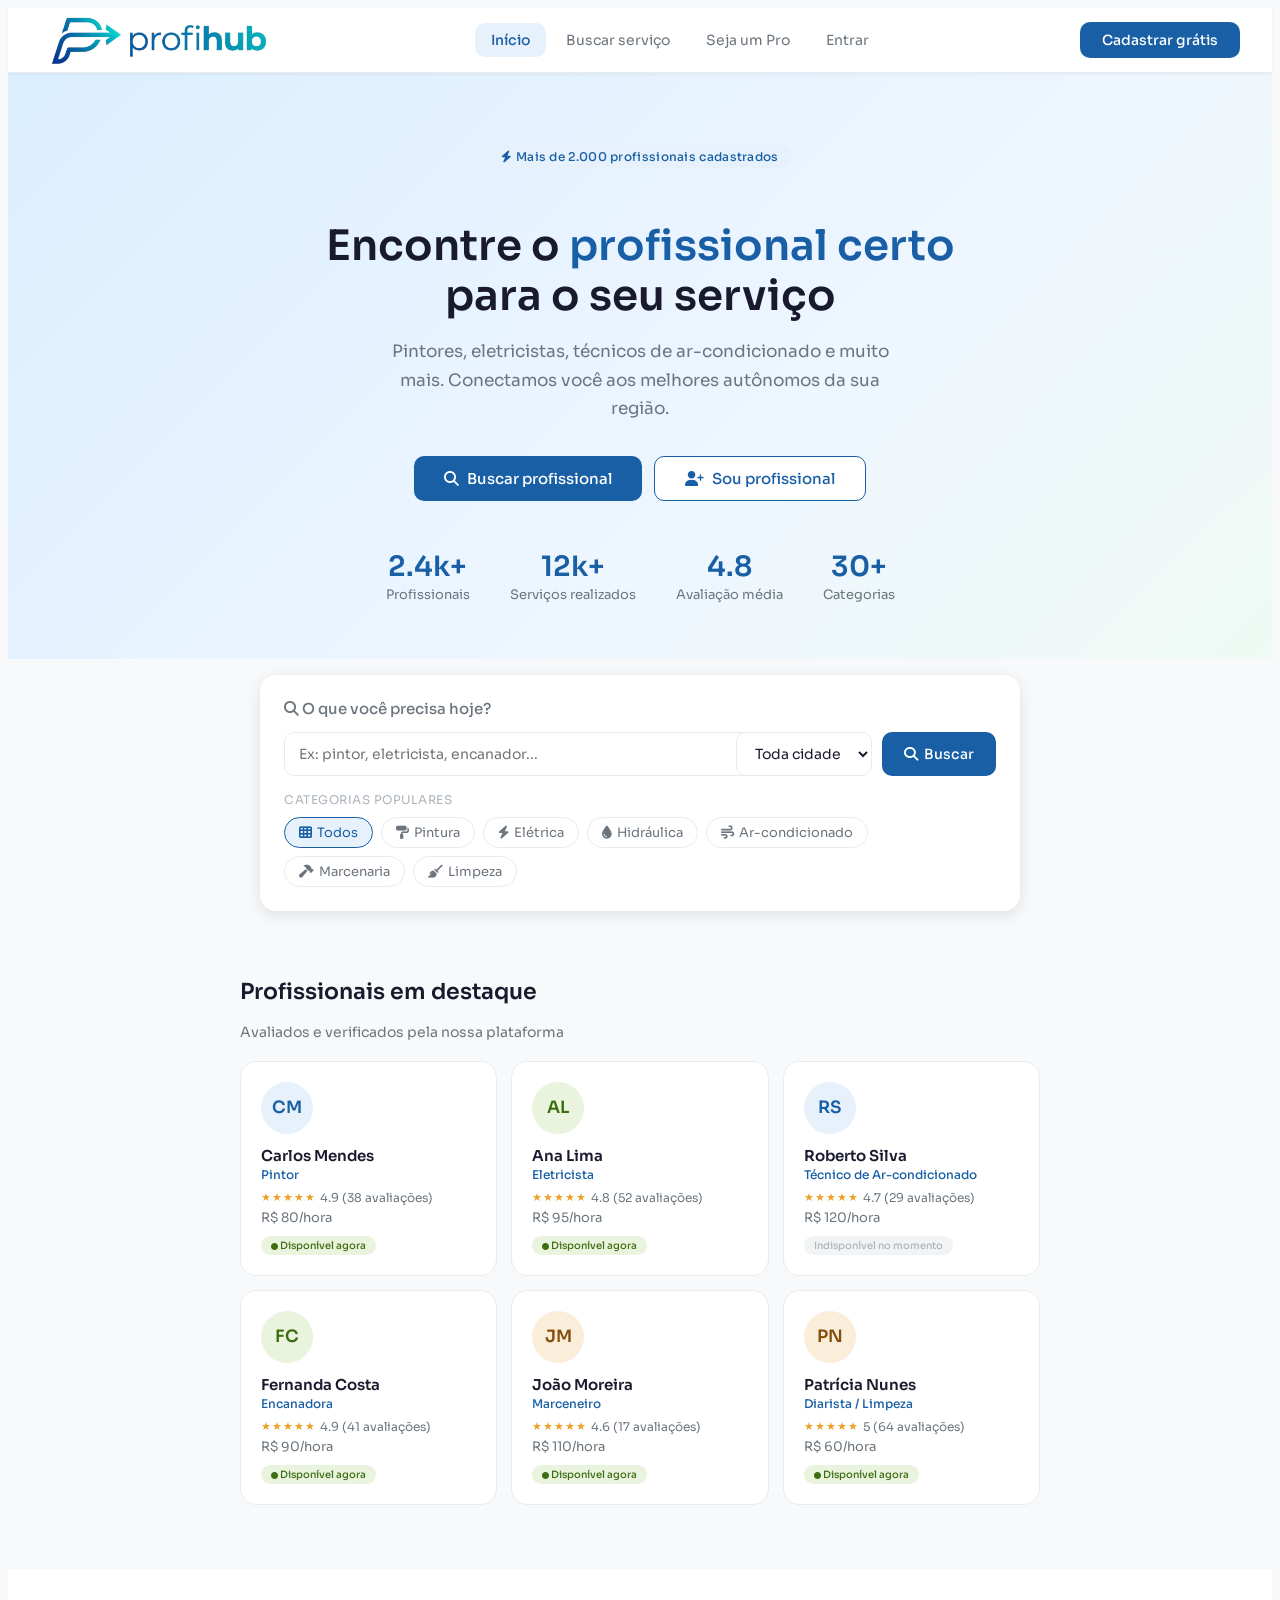
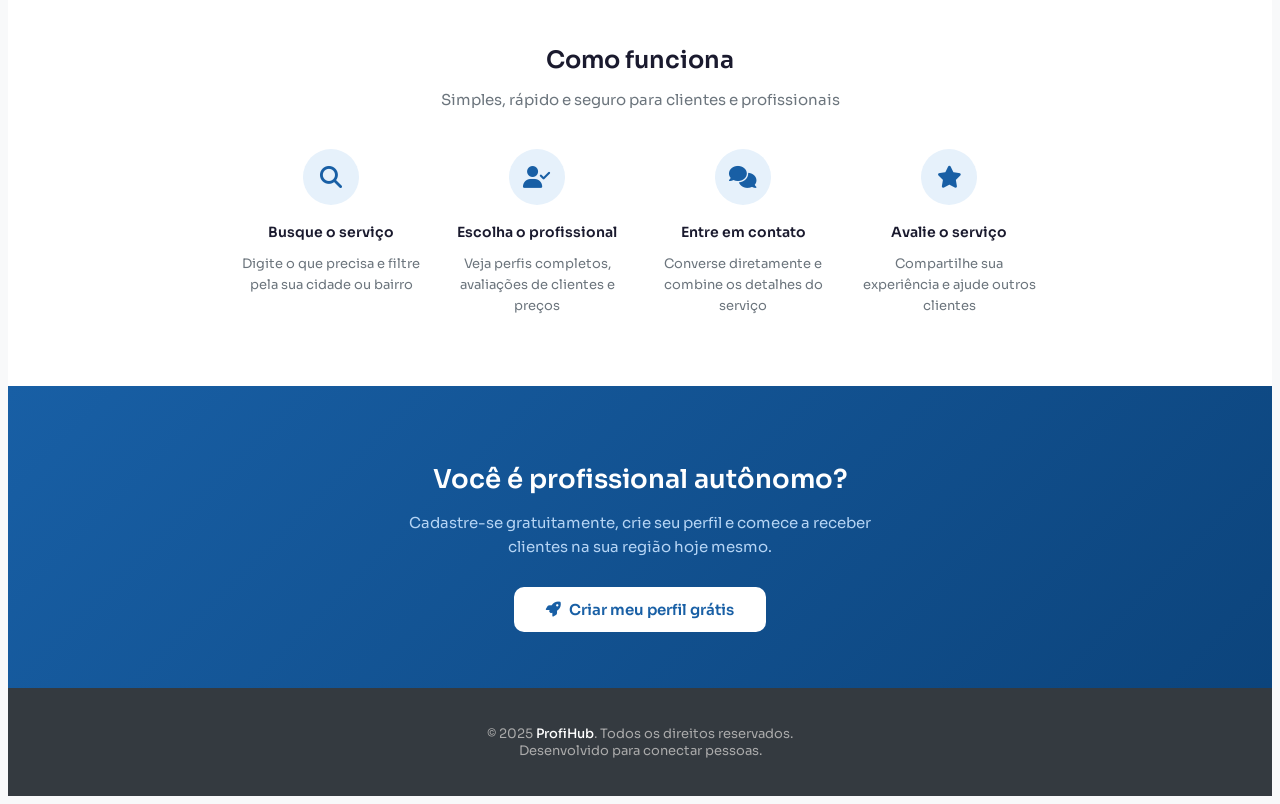
==== commit eeed1d79: "Implement structural updates and optimizations across multiple modules, and logo update" ====
--- a/index.htm
+++ b/index.htm
@@ -16,8 +16,7 @@
     <!-- NAVBAR -->
     <nav class="navbar">
         <div class="logo" onclick="showPage('home', null)" style="cursor:pointer">
-            <i class="fa-solid fa-screwdriver-wrench"></i>
-            Profi<span>Hub</span>
+            <img src="assets/logo.png" alt="ProfiHub-logo">
         </div>
         <div class="nav-links" id="nav-links">
             <button class="nav-btn active" onclick="showPage('home', this)">Início</button>
--- a/style/style.css
+++ b/style/style.css
@@ -74,12 +74,11 @@
 }
 
 .logo {
-    font-size: 22px;
-    font-weight: 600;
-    color: var(--blue);
-    display: flex;
-    align-items: center;
-    gap: 8px;
+    width: 20%;
+}
+
+img{
+    width: 100%;
 }
 
 .logo span {
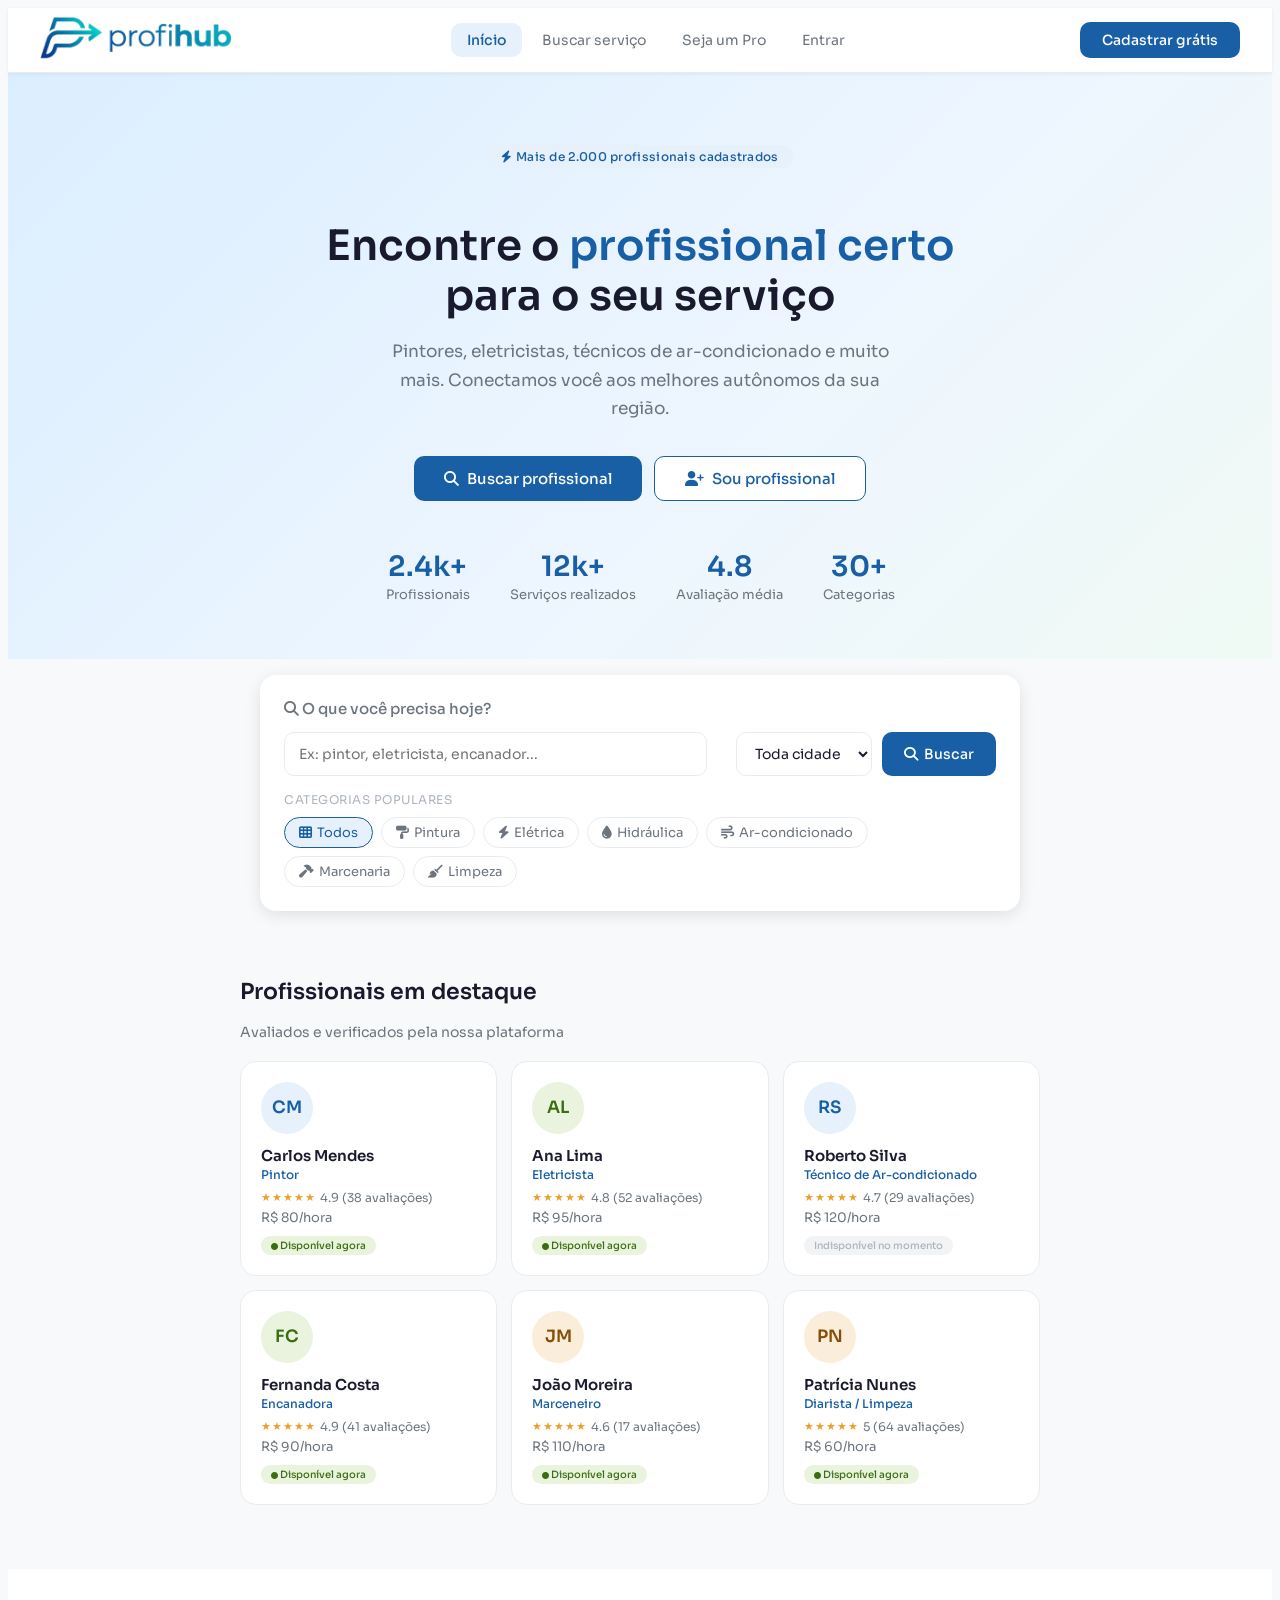
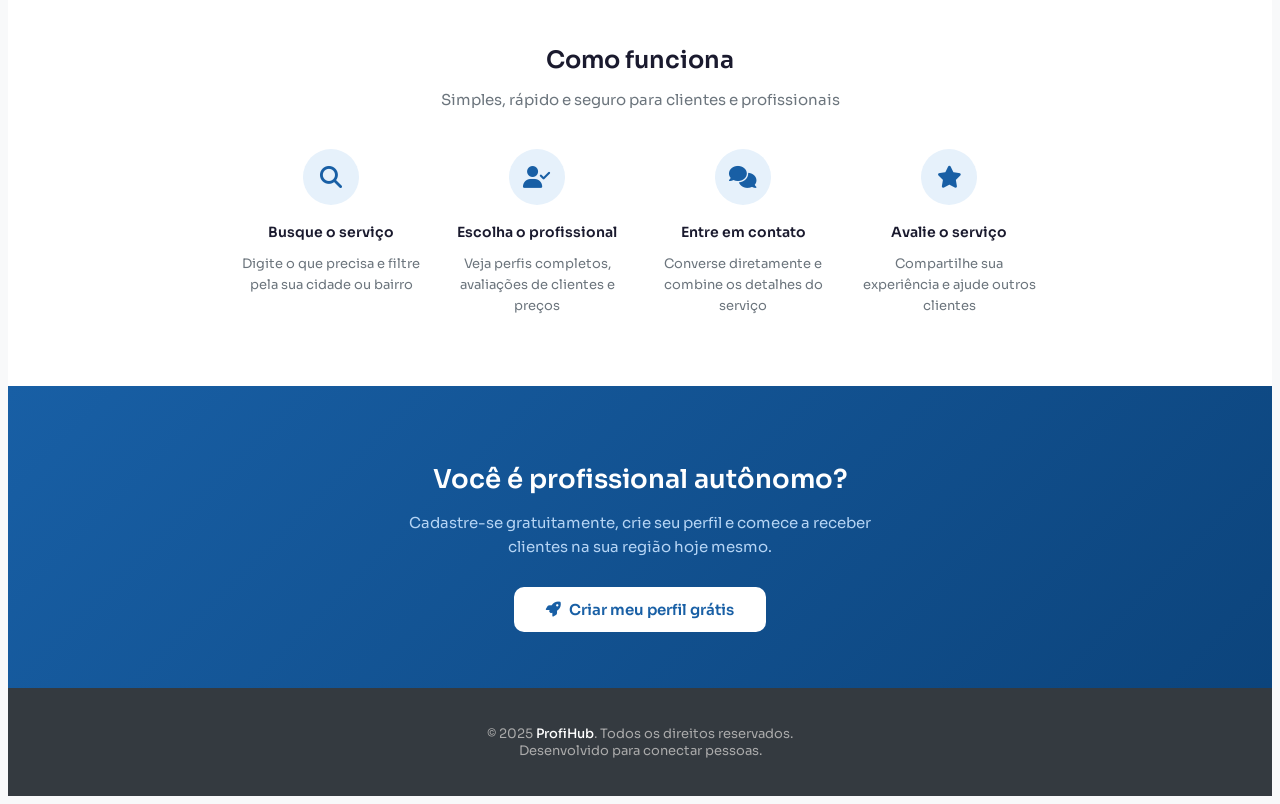
==== commit 697e7273: "Update login page text and enhance social button styles for better UX" ====
--- a/index.htm
+++ b/index.htm
@@ -12,8 +12,6 @@
 </head>
 
 <body>
-
-    <!-- NAVBAR -->
     <nav class="navbar">
         <div class="logo" onclick="showPage('home', null)" style="cursor:pointer">
             <img src="assets/logo.png" alt="ProfiHub-logo">
@@ -29,16 +27,11 @@
             <i class="fa-solid fa-bars" id="menu-icon"></i>
         </button>
     </nav>
-
-    <!-- TOAST -->
     <div class="toast" id="toast">
         <i class="fa-solid fa-circle-check"></i>
         <span id="toast-msg">Mensagem</span>
     </div>
 
-    <!-- ============================
-       HOME
-  ============================ -->
     <div id="page-home" class="page active">
         <section class="hero">
             <div class="hero-badge"><i class="fa-solid fa-bolt"></i> Mais de 2.000 profissionais cadastrados</div>
@@ -165,9 +158,6 @@
         </footer>
     </div>
 
-    <!-- ============================
-       BUSCA
-  ============================ -->
     <div id="page-busca" class="page">
         <div class="busca-page">
             <div class="busca-header">
@@ -208,12 +198,8 @@
         </div>
     </div>
 
-    <!-- ============================
-       CADASTRO
-  ============================ -->
     <div id="page-cadastro" class="page">
 
-        <!-- ETAPA 1 -->
         <div id="cad-s1" class="cad-page">
             <div class="progress-bar">
                 <div class="pb-step">
@@ -285,7 +271,6 @@
             <div class="form-link">Já tem conta? <a onclick="showPage('login',null)">Entrar</a></div>
         </div>
 
-        <!-- ETAPA 2 -->
         <div id="cad-s2" class="cad-page" style="display:none">
             <div class="progress-bar">
                 <div class="pb-step">
@@ -362,7 +347,6 @@
             </div>
         </div>
 
-        <!-- ETAPA 3 -->
         <div id="cad-s3" class="cad-page" style="display:none">
             <div class="progress-bar">
                 <div class="pb-step">
@@ -420,7 +404,6 @@
             </div>
         </div>
 
-        <!-- SUCESSO -->
         <div id="cad-s4" class="success-page" style="display:none">
             <div class="success-icon"><i class="fa-solid fa-check"></i></div>
             <h3>Perfil criado com sucesso!</h3>
@@ -432,18 +415,11 @@
         </div>
     </div>
 
-    <!-- ============================
-       LOGIN
-  ============================ -->
     <div id="page-login" class="page">
         <div class="login-page">
             <div class="login-card">
                 <div class="login-logo">
-                    <div class="logo">
-                        <i class="fa-solid fa-screwdriver-wrench"></i>
-                        Profi<span>Hub</span>
-                    </div>
-                    <p style="font-size:14px;color:var(--gray-600);margin-top:6px;">Bem-vindo de volta!</p>
+                    <p style="font-size:14px;color:var(--gray-600);margin-top:6px;">Bem-vindo(a) de volta!</p>
                 </div>
                 <div class="login-tabs">
                     <button class="login-tab active" onclick="switchTab(this)">Sou cliente</button>
@@ -463,9 +439,8 @@
                 </button>
                 <div class="divider"><span>ou continue com</span></div>
                 <button class="btn-social" onclick="showToast('Em breve: login com Google!','')">
-                    <img src="https://www.gstatic.com/firebasejs/ui/2.0.0/images/auth/google.svg" width="18" height="18"
-                        alt="Google" />
-                    Entrar com Google
+                    <img src="https://www.gstatic.com/firebasejs/ui/2.0.0/images/auth/google.svg" width="18" height="18" alt="Google" />
+                    <p>Entrar com Google</p>
                 </button>
                 <div class="form-link" style="margin-top:22px;">
                     Não tem conta? <a onclick="showPage('cadastro',null)">Cadastre-se grátis</a>
@@ -474,215 +449,8 @@
         </div>
     </div>
 
-    <!-- ============================
-       JAVASCRIPT
-  ============================ -->
-    <script>
-        // ---------- DATA ----------
-        const professionals = [
-            { name: 'Carlos Mendes', role: 'Pintor', cat: 'pintura', city: 'Brasília - DF', rating: 4.9, reviews: 38, price: 80, desc: 'Especialista em pintura interna, textura e grafiato. Atende residências e comércios.', avail: true, initials: 'CM', bg: '#E6F1FB', color: '#185FA5' },
-            { name: 'Ana Lima', role: 'Eletricista', cat: 'eletrica', city: 'Taguatinga', rating: 4.8, reviews: 52, price: 95, desc: 'Instalações elétricas residenciais, quadros de distribuição e SPDA.', avail: true, initials: 'AL', bg: '#EAF3DE', color: '#3B6D11' },
-            { name: 'Roberto Silva', role: 'Técnico de Ar-condicionado', cat: 'ar', city: 'Brasília - DF', rating: 4.7, reviews: 29, price: 120, desc: 'Instalação, limpeza e manutenção de splits e janela. Todas as marcas.', avail: false, initials: 'RS', bg: '#E6F1FB', color: '#185FA5' },
-            { name: 'Fernanda Costa', role: 'Encanadora', cat: 'hidro', city: 'Ceilândia', rating: 4.9, reviews: 41, price: 90, desc: 'Conserto de vazamentos, instalação de louças sanitárias e caixas d\'água.', avail: true, initials: 'FC', bg: '#EAF3DE', color: '#3B6D11' },
-            { name: 'João Moreira', role: 'Marceneiro', cat: 'marcenaria', city: 'Brasília - DF', rating: 4.6, reviews: 17, price: 110, desc: 'Móveis planejados, reformas e reparos em madeira e MDF sob medida.', avail: true, initials: 'JM', bg: '#FAEEDA', color: '#854F0B' },
-            { name: 'Patrícia Nunes', role: 'Diarista / Limpeza', cat: 'limpeza', city: 'Taguatinga', rating: 5.0, reviews: 64, price: 60, desc: 'Limpeza residencial, pós-obra e faxina periódica. Produtos incluídos.', avail: true, initials: 'PN', bg: '#FAEEDA', color: '#854F0B' },
-        ];
-
-        const skillsByCategory = {
-            'Pintura': ['Pintura interna', 'Pintura externa', 'Textura', 'Grafiato', 'Marmorato', 'Estêncil', 'Reparo de paredes', 'Fachada'],
-            'Elétrica': ['Instalação elétrica', 'Quadro de distribuição', 'Tomadas e interruptores', 'SPDA', 'Iluminação', 'Ar-condicionado split', 'Alarmes'],
-            'Hidráulica': ['Conserto de vazamentos', 'Instalação de louças', 'Caixa d\'água', 'Aquecedor solar', 'Esgoto', 'Fossas'],
-            'Ar-condicionado': ['Instalação de split', 'Limpeza de ar-condicionado', 'Manutenção preventiva', 'Carga de gás', 'Janela', 'Central'],
-            'Marcenaria': ['Móveis planejados', 'Reformas em madeira', 'Deck', 'Portas e janelas', 'Pergolado', 'Reparo de móveis'],
-            'Limpeza': ['Limpeza residencial', 'Limpeza comercial', 'Pós-obra', 'Faxina periódica', 'Higienização de sofá', 'Lavagem de tapetes'],
-            'Jardinagem': ['Corte de grama', 'Poda de árvores', 'Paisagismo', 'Irrigação', 'Adubação', 'Jardinagem geral'],
-            'Reformas em geral': ['Demolição', 'Alvenaria', 'Assentamento de cerâmica', 'Drywall', 'Forro de gesso', 'Reforma completa'],
-            'Informática': ['Formatação', 'Manutenção de computadores', 'Redes Wi-Fi', 'Cabeamento', 'Impressoras', 'Suporte remoto'],
-        };
-
-        // ---------- RENDER HOME GRID ----------
-        function renderHomeGrid(filter) {
-            const grid = document.getElementById('pros-grid');
-            if (!grid) return;
-            const arr = filter ? professionals.filter(p => p.cat === filter) : professionals;
-            if (arr.length === 0) {
-                grid.innerHTML = '<div style="grid-column:1/-1;text-align:center;padding:32px;color:var(--gray-400)">Nenhum profissional encontrado nesta categoria.</div>';
-                return;
-            }
-            grid.innerHTML = arr.map(p => `
-        <div class="pro-card">
-          <div class="pro-avatar" style="background:${p.bg};color:${p.color}">${p.initials}</div>
-          <div class="pro-name">${p.name}</div>
-          <div class="pro-role">${p.role}</div>
-          <div class="pro-rating">
-            <span class="stars">★★★★★</span>
-            ${p.rating} (${p.reviews} avaliações)
-          </div>
-          <div class="pro-price">R$ ${p.price}/hora</div>
-          ${p.avail
-                    ? '<div class="badge-avail"><i class="fa-solid fa-circle" style="font-size:7px"></i> Disponível agora</div>'
-                    : '<div class="badge-busy">Indisponível no momento</div>'}
-        </div>
-      `).join('');
-        }
-
-        // ---------- RENDER RESULTS ----------
-        function renderResults(arr) {
-            const list = document.getElementById('results-list');
-            const count = document.getElementById('results-count');
-            if (!list) return;
-            if (count) count.textContent = `${arr.length} profissional${arr.length !== 1 ? 'is' : ''} encontrado${arr.length !== 1 ? 's' : ''}`;
-            if (arr.length === 0) {
-                list.innerHTML = `<div class="no-results"><i class="fa-solid fa-user-slash"></i><p>Nenhum profissional encontrado. Tente outros filtros.</p></div>`;
-                return;
-            }
-            list.innerHTML = arr.map(p => `
-        <div class="result-card">
-          <div class="result-avatar" style="background:${p.bg};color:${p.color}">${p.initials}</div>
-          <div class="result-info">
-            <div class="result-name">${p.name}</div>
-            <div class="result-role">${p.role}</div>
-            <div class="result-desc">${p.desc}</div>
-            <div class="result-meta">
-              <span class="meta-item"><i class="fa-solid fa-star" style="color:#EF9F27"></i> ${p.rating} (${p.reviews} avaliações)</span>
-              <span class="meta-item"><i class="fa-solid fa-location-dot"></i> ${p.city}</span>
-              ${p.avail ? '<span class="meta-item avail"><i class="fa-solid fa-circle-check"></i> Disponível agora</span>' : ''}
-            </div>
-          </div>
-          <div class="result-right">
-            <div>
-              <div class="price-tag">R$ ${p.price}</div>
-              <span class="price-unit">por hora</span>
-            </div>
-            <button class="btn-contact" onclick="contactPro('${p.name}')">
-              <i class="fa-solid fa-message"></i> Contatar
-            </button>
-          </div>
-        </div>
-      `).join('');
-        }
-
-        function filterResults() {
-            const q = (document.getElementById('busca-input')?.value || '').toLowerCase();
-            const city = (document.getElementById('busca-city')?.value || '').toLowerCase();
-            const cat = (document.getElementById('busca-cat')?.value || '').toLowerCase();
-            let arr = professionals.filter(p => {
-                const matchQ = !q || p.name.toLowerCase().includes(q) || p.role.toLowerCase().includes(q) || p.desc.toLowerCase().includes(q);
-                const matchCity = !city || p.city.toLowerCase().includes(city);
-                const matchCat = !cat || p.role.toLowerCase().includes(cat.slice(0, 6));
-                return matchQ && matchCity && matchCat;
-            });
-            const sortEl = document.querySelector('.sort-chip.active');
-            const sortType = sortEl ? sortEl.dataset.sort : 'avaliacao';
-            arr = sortArr(arr, sortType);
-            renderResults(arr);
-        }
-
-        function sortArr(arr, type) {
-            const a = [...arr];
-            if (type === 'preco') return a.sort((x, y) => x.price - y.price);
-            if (type === 'avaliacao') return a.sort((x, y) => y.rating - x.rating);
-            if (type === 'disponivel') return a.sort((x, y) => (y.avail ? 1 : 0) - (x.avail ? 1 : 0));
-            return a;
-        }
-
-        function setSort(el, type) {
-            document.querySelectorAll('.sort-chip').forEach(c => c.classList.remove('active'));
-            el.classList.add('active');
-            el.dataset.sort = type;
-            filterResults();
-        }
-
-        // ---------- HOME CHIPS ----------
-        function filterHomeChip(el, cat) {
-            document.querySelectorAll('#home-chips .chip').forEach(c => c.classList.remove('active'));
-            el.classList.add('active');
-            renderHomeGrid(cat === 'todos' ? null : cat);
-        }
-
-        function doHomeSearch() {
-            const q = document.getElementById('home-search').value;
-            showPage('busca', null);
-            setTimeout(() => {
-                const input = document.getElementById('busca-input');
-                if (input) { input.value = q; filterResults(); }
-            }, 80);
-        }
-
-        // ---------- PAGES ----------
-        function showPage(id, btn) {
-            document.querySelectorAll('.page').forEach(p => p.classList.remove('active'));
-            document.getElementById('page-' + id).classList.add('active');
-            document.querySelectorAll('.nav-btn').forEach(b => b.classList.remove('active'));
-            if (btn) btn.classList.add('active');
-            if (id === 'busca') { setTimeout(filterResults, 50); }
-            window.scrollTo({ top: 0, behavior: 'smooth' });
-            closeMenu();
-        }
-
-        // ---------- CADASTRO STEPS ----------
-        function goStep(n) {
-            [1, 2, 3, 4].forEach(i => {
-                const el = document.getElementById('cad-s' + i);
-                if (el) el.style.display = i === n ? 'block' : 'none';
-            });
-            window.scrollTo({ top: 0, behavior: 'smooth' });
-            if (n === 4) showToast('Perfil criado com sucesso!', 'success');
-        }
-
-        // ---------- SKILL TAGS ----------
-        function toggleSkill(el) { el.classList.toggle('sel'); }
-
-        function updateSkillTags() {
-            const cat = document.getElementById('f-categoria').value;
-            const tags = skillsByCategory[cat] || [];
-            document.getElementById('skill-tags').innerHTML = tags.map(t =>
-                `<div class="skill-tag" onclick="toggleSkill(this)">${t}</div>`
-            ).join('');
-        }
-
-        // ---------- LOGIN ----------
-        function switchTab(el) {
-            document.querySelectorAll('.login-tab').forEach(t => t.classList.remove('active'));
-            el.classList.add('active');
-        }
-
-        function doLogin() {
-            showToast('Login realizado com sucesso!', 'success');
-            setTimeout(() => showPage('home', null), 1200);
-        }
-
-        function contactPro(name) {
-            showToast(`Mensagem enviada para ${name}!`, 'success');
-        }
-
-        // ---------- TOAST ----------
-        function showToast(msg, type) {
-            const t = document.getElementById('toast');
-            const m = document.getElementById('toast-msg');
-            t.className = 'toast' + (type ? ' ' + type : '');
-            m.textContent = msg;
-            t.classList.add('show');
-            setTimeout(() => t.classList.remove('show'), 3200);
-        }
-
-        // ---------- MOBILE MENU ----------
-        function toggleMenu() {
-            const links = document.getElementById('nav-links');
-            const icon = document.getElementById('menu-icon');
-            links.classList.toggle('open');
-            icon.className = links.classList.contains('open') ? 'fa-solid fa-x' : 'fa-solid fa-bars';
-        }
-        function closeMenu() {
-            const links = document.getElementById('nav-links');
-            const icon = document.getElementById('menu-icon');
-            links.classList.remove('open');
-            icon.className = 'fa-solid fa-bars';
-        }
-
-        // ---------- INIT ----------
-        renderHomeGrid();
-    </script>
+    <script src="script/script.js"></script>
+
 </body>
 
 </html>
--- a/style/style.css
+++ b/style/style.css
@@ -56,9 +56,6 @@
     font-family: 'Sora', sans-serif;
 }
 
-/* ==============================
-       NAVBAR
-    ============================== */
 .navbar {
     background: var(--white);
     border-bottom: 1px solid var(--gray-200);
@@ -74,10 +71,10 @@
 }
 
 .logo {
-    width: 20%;
-}
-
-img{
+    width: 15vw;
+}
+
+img {
     width: 100%;
 }
 
@@ -944,10 +941,14 @@
     margin-bottom: 7px;
 }
 
+#home-search {
+    width: 89%;
+}
+
 .form-input,
 .form-select,
 .form-textarea {
-    width: 100%;
+    width: 90%;
     padding: 11px 14px;
     border: 1.5px solid var(--gray-200);
     border-radius: var(--radius-md);
@@ -1183,22 +1184,28 @@
 
 .btn-social {
     width: 100%;
-    padding: 11px;
-    border: 1.5px solid var(--gray-200);
-    border-radius: var(--radius-md);
-    background: var(--white);
+    display: flex;
+    align-items: center;
+    justify-content: center;
+    gap: 12px;
+    padding: 10px 16px; 
+    background-color: #ffffff;
+    border: 1px solid #dadce0;
+    border-radius: 4px;
+    cursor: pointer;
+    transition: background-color 0.2s ease;
+}
+
+.btn-social:hover {
+    background-color: #f8fafc;
+}
+
+.btn-social p {
+    margin: 0;
+    font-family: 'Roboto', sans-serif;
     font-size: 14px;
-    display: flex;
-    align-items: center;
-    justify-content: center;
-    gap: 10px;
-    color: var(--text);
-    transition: var(--transition);
-}
-
-.btn-social:hover {
-    background: var(--gray-50);
-    border-color: var(--gray-400);
+    font-weight: 500;
+    color: #3c4043;
 }
 
 .forgot-link {
